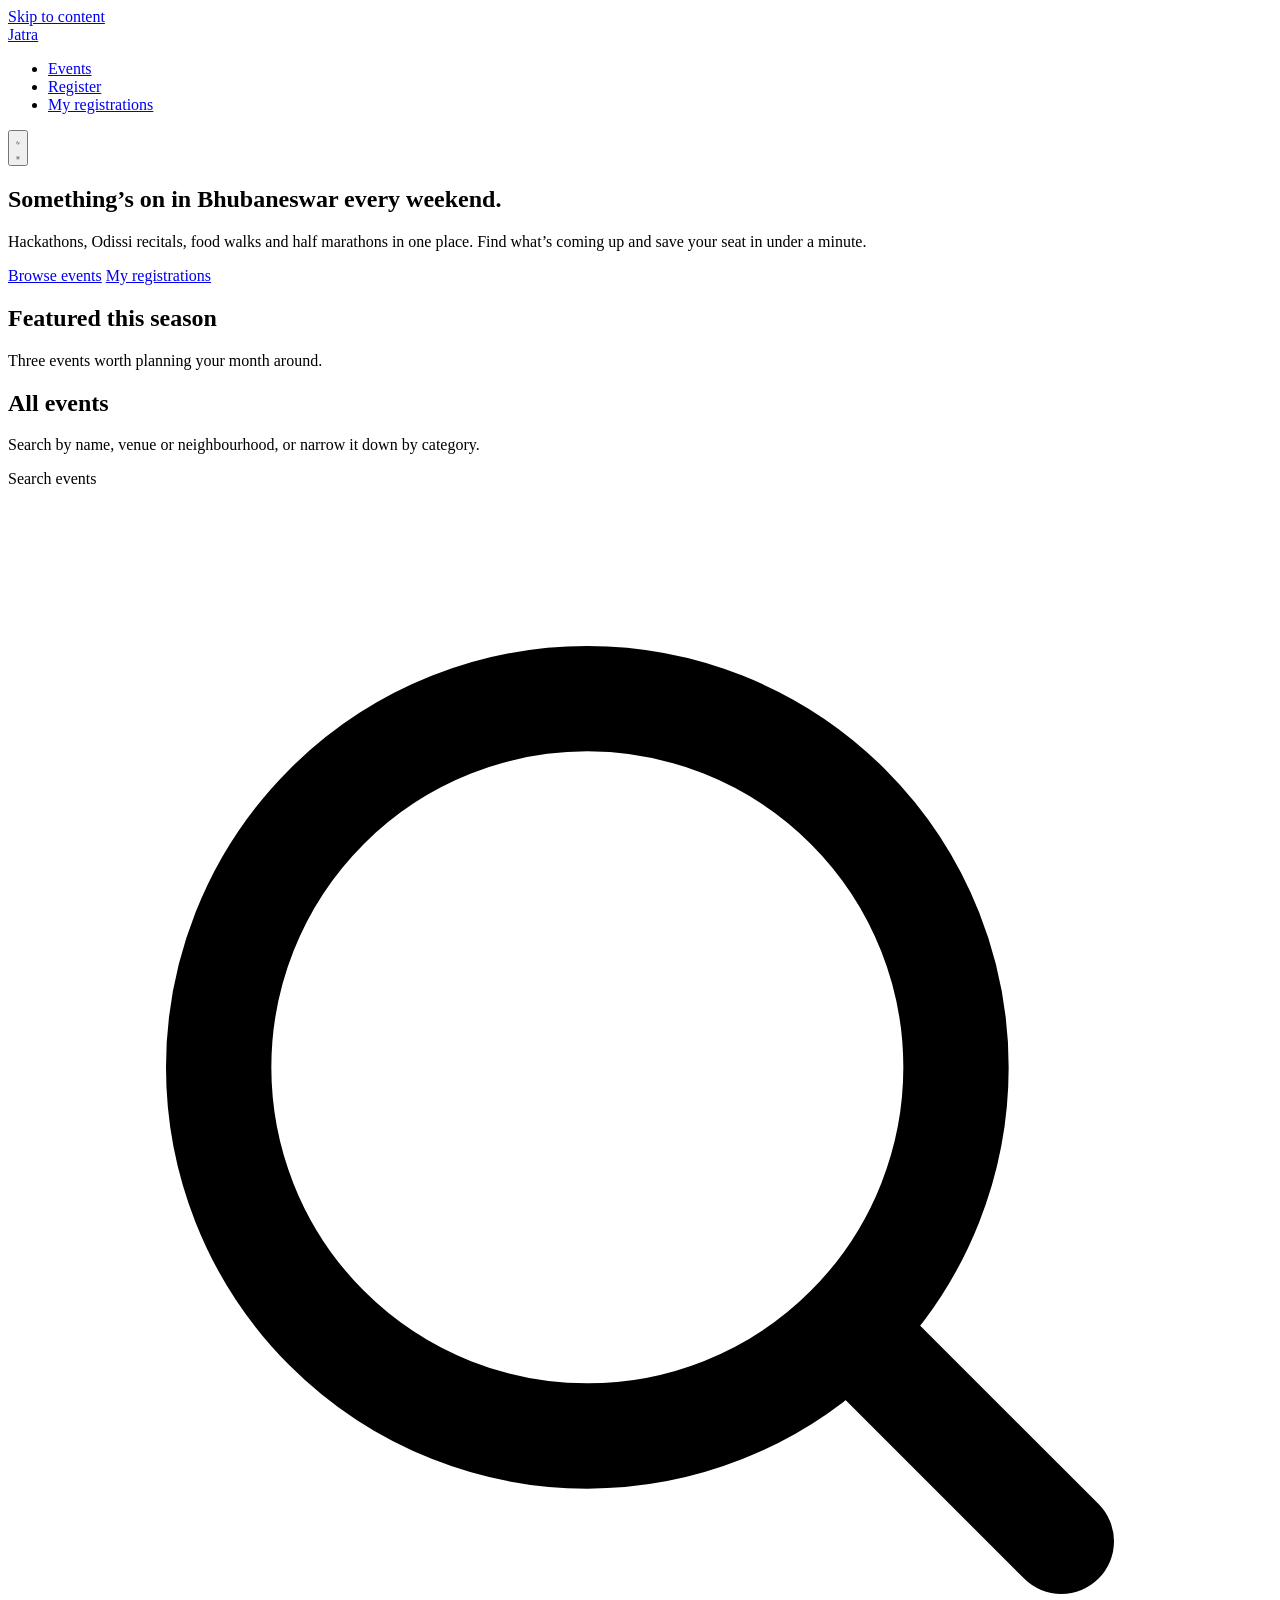
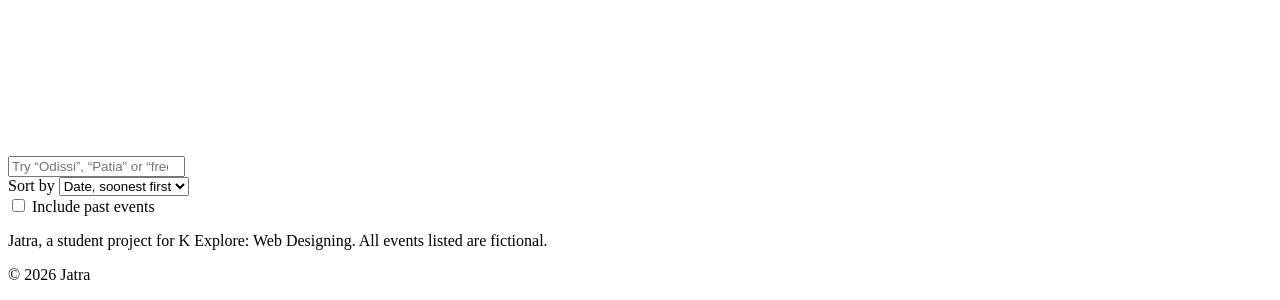
==== index.html @ 7e62477f "Add files via upload" ====
<!doctype html>
<html lang="en">
<head>
  <title>Jatra | Events in Bhubaneswar</title>
  <meta name="description" content="Find and register for upcoming events in Bhubaneswar: tech, music, workshops, sports, culture and food.">
  <meta charset="utf-8">
  <meta name="viewport" content="width=device-width, initial-scale=1">
  <link rel="icon" href="assets/favicon.svg" type="image/svg+xml">
  <link rel="preconnect" href="https://fonts.googleapis.com">
  <link rel="preconnect" href="https://fonts.gstatic.com" crossorigin>
  <link rel="stylesheet" href="https://fonts.googleapis.com/css2?family=Atkinson+Hyperlegible:ital,wght@0,400;0,700;1,400&family=Bricolage+Grotesque:opsz,wght@12..96,600..800&display=swap">
  <link rel="stylesheet" href="css/style.css">
  <script>
    /* Apply the saved theme before the page paints, so it never flashes. */
    try {
      var savedTheme = localStorage.getItem("jatra-theme");
      if (savedTheme) document.documentElement.dataset.theme = savedTheme;
    } catch (e) {}
  </script>
</head>
<body>
  <a class="skip-link" href="#main">Skip to content</a>

  <header class="site-header">
    <div class="container site-header__inner">
      <a class="brand" href="index.html" aria-label="Jatra, home">
        <span class="brand__mark" aria-hidden="true"></span>Jatra
      </a>
      <nav aria-label="Main">
        <ul class="nav">
          <li><a href="index.html#events">Events</a></li>
          <li><a href="register.html">Register</a></li>
          <li><a href="register.html#my-registrations">My registrations</a></li>
        </ul>
      </nav>
      <button class="theme-toggle" type="button" aria-label="Switch to dark mode">
        <svg class="icon-moon" viewBox="0 0 24 24" fill="none" stroke="currentColor" stroke-width="2" stroke-linecap="round" stroke-linejoin="round" aria-hidden="true"><path d="M21 12.8A9 9 0 1 1 11.2 3a7 7 0 0 0 9.8 9.8z"/></svg>
        <svg class="icon-sun" viewBox="0 0 24 24" fill="none" stroke="currentColor" stroke-width="2" stroke-linecap="round" aria-hidden="true"><circle cx="12" cy="12" r="4.5"/><path d="M12 2v2M12 20v2M4.9 4.9l1.4 1.4M17.7 17.7l1.4 1.4M2 12h2M20 12h2M4.9 19.1l1.4-1.4M17.7 6.3l1.4-1.4"/></svg>
      </button>
    </div>
  </header>

  <main id="main">
    <section class="hero" aria-labelledby="hero-title">
      <div class="container hero__grid">
        <div>
          <h1 class="hero__title" id="hero-title">Something&rsquo;s on in Bhubaneswar every weekend.</h1>
          <p class="hero__lede">Hackathons, Odissi recitals, food walks and half marathons in one place. Find what&rsquo;s coming up and save your seat in under a minute.</p>
          <div class="hero__actions">
            <a class="btn btn--primary" href="#events">Browse events</a>
            <a class="btn btn--ghost" href="register.html#my-registrations">My registrations</a>
          </div>
        </div>
        <div id="next-up" aria-live="off"></div>
      </div>
      <div class="ikat-band" data-ikat-band="jatra-hero" aria-hidden="true"></div>
    </section>

    <section class="section" aria-labelledby="featured-title">
      <div class="container">
        <div class="section__head">
          <h2 class="section__title" id="featured-title">Featured this season</h2>
          <p class="section__intro">Three events worth planning your month around.</p>
        </div>
        <ul class="event-grid" id="featured-grid"></ul>
      </div>
    </section>

    <section class="section" id="events" aria-labelledby="events-title">
      <div class="container">
        <div class="section__head">
          <h2 class="section__title" id="events-title">All events</h2>
          <p class="section__intro">Search by name, venue or neighbourhood, or narrow it down by category.</p>
        </div>

        <form class="toolbar" role="search" id="event-filters" onsubmit="return false;">
          <div class="search">
            <label class="visually-hidden" for="event-search">Search events</label>
            <svg viewBox="0 0 24 24" fill="none" stroke="currentColor" stroke-width="2" stroke-linecap="round" aria-hidden="true"><circle cx="11" cy="11" r="7"/><path d="m20 20-3.5-3.5"/></svg>
            <input class="input" type="search" id="event-search" name="q" placeholder="Try &ldquo;Odissi&rdquo;, &ldquo;Patia&rdquo; or &ldquo;free&rdquo;" autocomplete="off">
          </div>
          <div class="sort">
            <label for="event-sort">Sort by</label>
            <select class="input" id="event-sort" name="sort">
              <option value="soonest">Date, soonest first</option>
              <option value="price">Price, lowest first</option>
              <option value="name">Name, A to Z</option>
            </select>
          </div>
          <label class="check">
            <input type="checkbox" id="show-past" name="past">
            Include past events
          </label>
        </form>

        <ul class="chips" id="category-chips" aria-label="Filter by category"></ul>

        <p class="results-count" id="results-count" aria-live="polite"></p>
        <ul class="event-grid" id="event-grid"></ul>
        <div class="empty" id="empty-state" hidden>
          <p id="empty-message">No events match your search.</p>
          <button class="btn btn--ghost" type="button" id="clear-filters">Clear search and filters</button>
        </div>
      </div>
    </section>
  </main>

  <footer class="site-footer">
    <div class="container site-footer__inner">
      <p>Jatra, a student project for K Explore: Web Designing. All events listed are fictional.</p>
      <p>&copy; <span data-year>2026</span> Jatra</p>
    </div>
  </footer>

  <script src="js/data.js"></script>
  <script src="js/common.js"></script>
  <script src="js/home.js"></script>
</body>
</html>
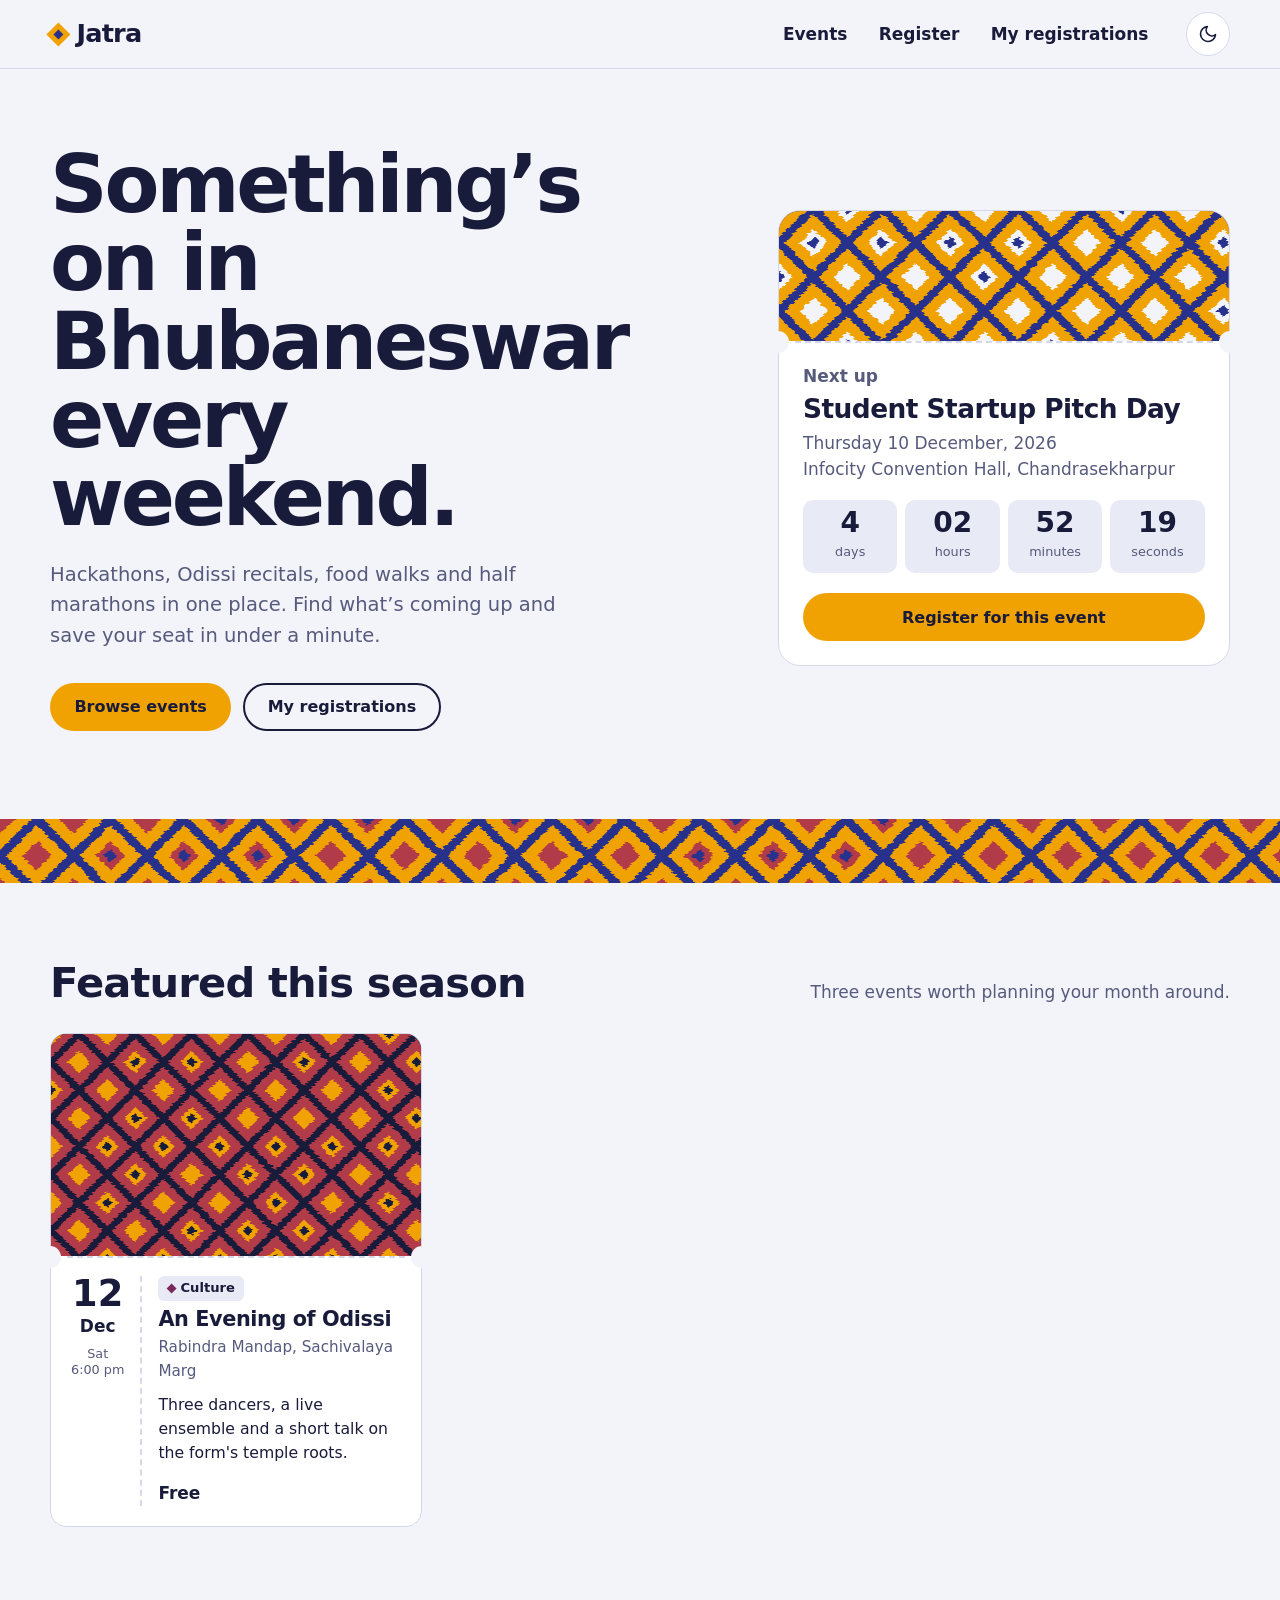
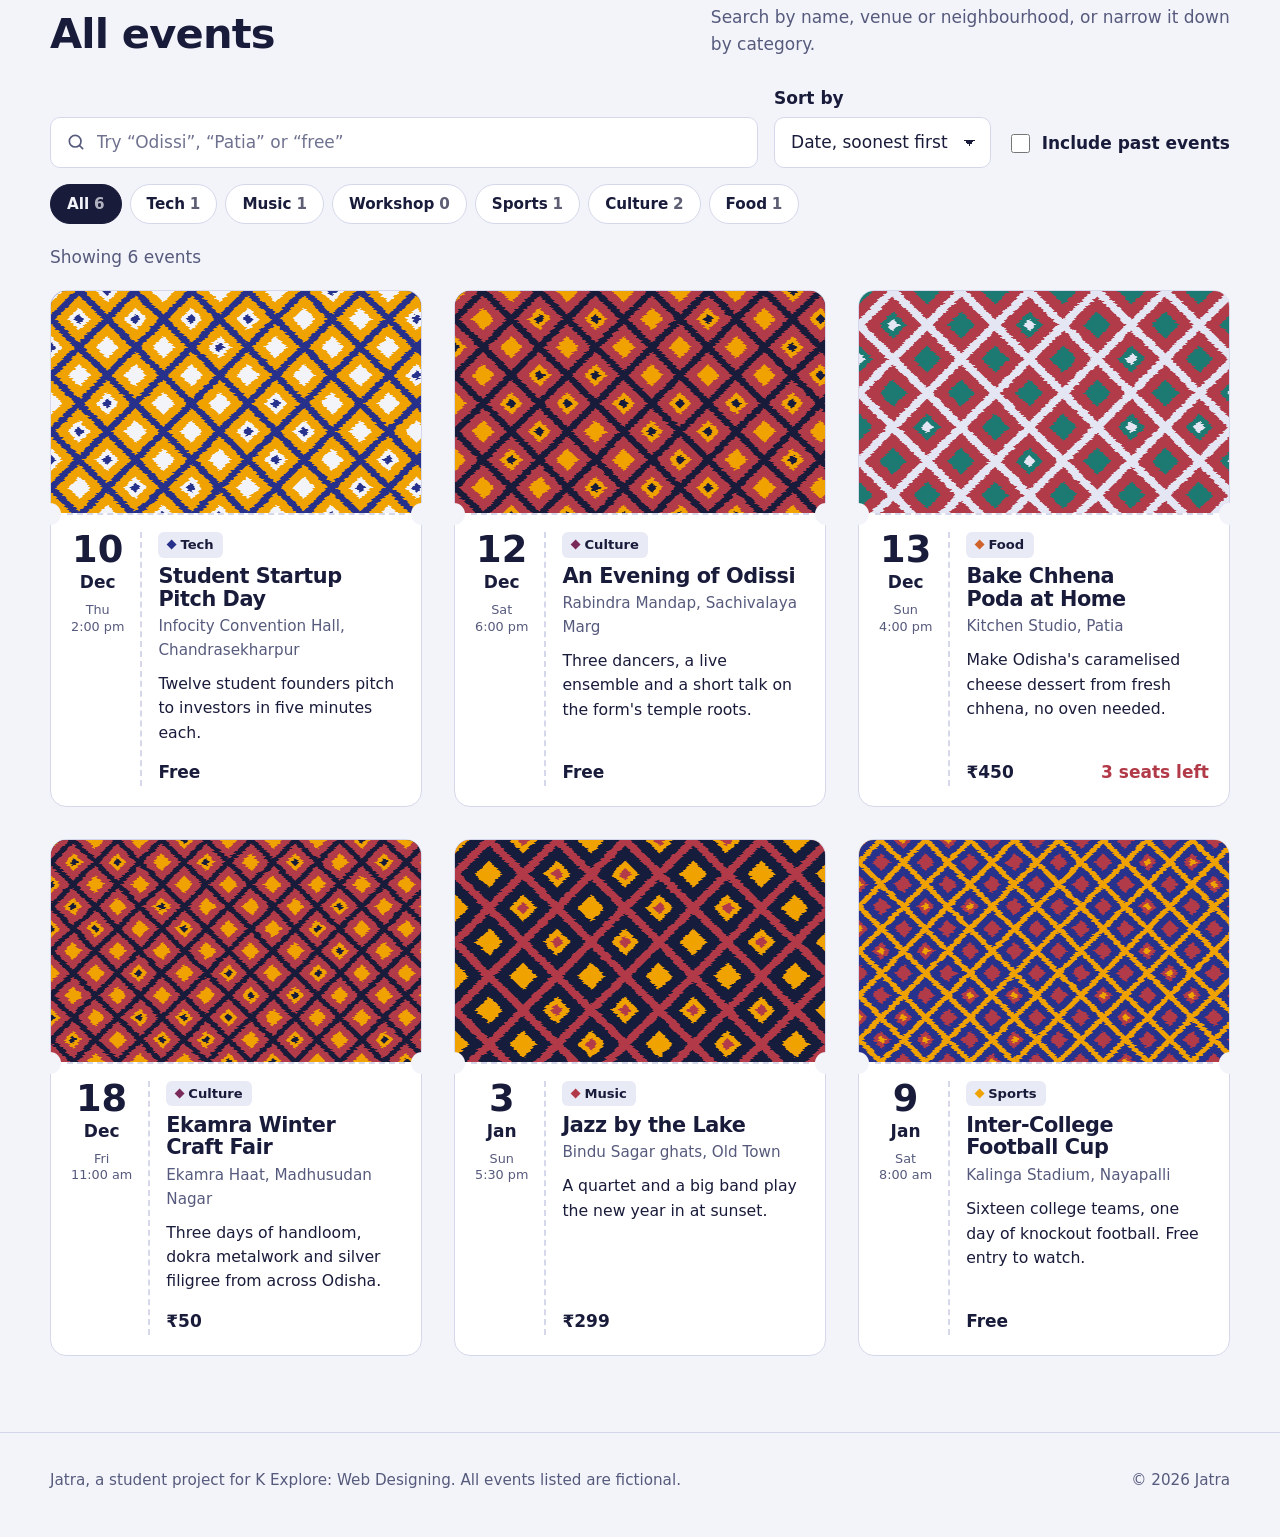
==== commit a230834d: "Add files via upload" ====
--- a/index.html
+++ b/index.html
@@ -5,11 +5,11 @@
   <meta name="description" content="Find and register for upcoming events in Bhubaneswar: tech, music, workshops, sports, culture and food.">
   <meta charset="utf-8">
   <meta name="viewport" content="width=device-width, initial-scale=1">
-  <link rel="icon" href="assets/favicon.svg" type="image/svg+xml">
+  <link rel="icon" href="favicon.svg" type="image/svg+xml">
   <link rel="preconnect" href="https://fonts.googleapis.com">
   <link rel="preconnect" href="https://fonts.gstatic.com" crossorigin>
   <link rel="stylesheet" href="https://fonts.googleapis.com/css2?family=Atkinson+Hyperlegible:ital,wght@0,400;0,700;1,400&family=Bricolage+Grotesque:opsz,wght@12..96,600..800&display=swap">
-  <link rel="stylesheet" href="css/style.css">
+  <link rel="stylesheet" href="style.css">
   <script>
     /* Apply the saved theme before the page paints, so it never flashes. */
     try {
@@ -112,8 +112,8 @@
     </div>
   </footer>
 
-  <script src="js/data.js"></script>
-  <script src="js/common.js"></script>
-  <script src="js/home.js"></script>
+  <script src="data.js"></script>
+  <script src="common.js"></script>
+  <script src="home.js"></script>
 </body>
 </html>
--- a/style.css
+++ b/style.css
@@ -0,0 +1,1394 @@
+/* =========================================================
+   Jatra: events in Bhubaneswar
+   Palette taken from Odisha ikat weaves: indigo, marigold,
+   madder red and a dyed teal, on a cool paper white.
+   ========================================================= */
+
+/* ---------- Design tokens ---------- */
+:root {
+  --indigo: #27318c;
+  --marigold: #f0a202;
+  --marigold-strong: #d38e00;
+  --madder: #b23a48;
+  --teal: #1f7a72;
+
+  --bg: #f3f4fa;
+  --surface: #ffffff;
+  --surface-2: #e8eaf5;
+  --ink: #191b3a;
+  --muted: #565a7c;
+  --line: #d5d8ea;
+  --link: #27318c;
+  --error: #b0263a;
+  --success: #1f7a72;
+  --warn-text: #b23a48;
+
+  --font-display: "Bricolage Grotesque", "Segoe UI", system-ui, sans-serif;
+  --font-body: "Atkinson Hyperlegible", system-ui, -apple-system, "Segoe UI", Roboto, sans-serif;
+
+  --r-ticket: 16px;
+  --r-input: 10px;
+  --header-h: 4.25rem;
+
+  color-scheme: light;
+}
+
+:root[data-theme="dark"] {
+  --bg: #11132b;
+  --surface: #1b1e3f;
+  --surface-2: #262a52;
+  --ink: #eeeff8;
+  --muted: #a9accb;
+  --line: #353a63;
+  --link: #aeb6ff;
+  --error: #ff8a94;
+  --success: #6fd3c5;
+  --warn-text: #ff9aa5;
+  color-scheme: dark;
+}
+
+@media (prefers-color-scheme: dark) {
+  :root:not([data-theme="light"]) {
+    --bg: #11132b;
+    --surface: #1b1e3f;
+    --surface-2: #262a52;
+    --ink: #eeeff8;
+    --muted: #a9accb;
+    --line: #353a63;
+    --link: #aeb6ff;
+    --error: #ff8a94;
+    --success: #6fd3c5;
+    --warn-text: #ff9aa5;
+    color-scheme: dark;
+  }
+}
+
+/* ---------- Base ---------- */
+*,
+*::before,
+*::after {
+  box-sizing: border-box;
+}
+
+html {
+  -webkit-text-size-adjust: 100%;
+  scroll-behavior: smooth;
+  scroll-padding-top: calc(var(--header-h) + 1rem);
+}
+
+body {
+  margin: 0;
+  background: var(--bg);
+  color: var(--ink);
+  font-family: var(--font-body);
+  font-size: 1.0625rem;
+  line-height: 1.55;
+  transition: background-color 0.25s ease, color 0.25s ease;
+}
+
+h1,
+h2,
+h3 {
+  margin: 0;
+  font-family: var(--font-display);
+  line-height: 1.1;
+  letter-spacing: -0.02em;
+  text-wrap: balance;
+}
+
+p {
+  margin: 0;
+}
+
+a {
+  color: var(--link);
+  text-underline-offset: 0.18em;
+}
+
+img,
+svg {
+  max-width: 100%;
+}
+
+:focus-visible {
+  outline: 3px solid var(--marigold);
+  outline-offset: 3px;
+  border-radius: 4px;
+}
+
+.container {
+  width: min(1180px, 100% - 2.5rem);
+  margin-inline: auto;
+}
+
+.visually-hidden {
+  position: absolute !important;
+  width: 1px;
+  height: 1px;
+  padding: 0;
+  margin: -1px;
+  overflow: hidden;
+  clip: rect(0 0 0 0);
+  white-space: nowrap;
+  border: 0;
+}
+
+.skip-link {
+  position: absolute;
+  left: 1rem;
+  top: -4rem;
+  z-index: 100;
+  padding: 0.75rem 1rem;
+  background: var(--ink);
+  color: var(--bg);
+  border-radius: 8px;
+  font-weight: 700;
+}
+
+.skip-link:focus {
+  top: 1rem;
+}
+
+.muted {
+  color: var(--muted);
+}
+
+/* ---------- Header ---------- */
+.site-header {
+  position: sticky;
+  top: 0;
+  z-index: 50;
+  background: color-mix(in srgb, var(--bg) 88%, transparent);
+  backdrop-filter: blur(10px);
+  -webkit-backdrop-filter: blur(10px);
+  border-bottom: 1px solid var(--line);
+}
+
+.site-header__inner {
+  display: flex;
+  align-items: center;
+  gap: 1.5rem;
+  min-height: var(--header-h);
+}
+
+.brand {
+  display: inline-flex;
+  align-items: center;
+  gap: 0.6rem;
+  font: 800 1.6rem/1 var(--font-display);
+  letter-spacing: -0.03em;
+  color: var(--ink);
+  text-decoration: none;
+}
+
+/* A small ikat diamond as the logo mark */
+.brand__mark {
+  position: relative;
+  width: 1.05rem;
+  height: 1.05rem;
+  background: var(--marigold);
+  transform: rotate(45deg);
+}
+
+.brand__mark::after {
+  content: "";
+  position: absolute;
+  inset: 28%;
+  background: var(--indigo);
+}
+
+.site-header nav {
+  margin-left: auto;
+}
+
+.nav {
+  display: flex;
+  gap: 0.25rem;
+  margin: 0;
+  padding: 0;
+  list-style: none;
+}
+
+.nav a {
+  display: inline-block;
+  padding: 0.55rem 0.85rem;
+  border-radius: 999px;
+  color: var(--ink);
+  font-weight: 700;
+  text-decoration: none;
+}
+
+.nav a:hover {
+  background: var(--surface-2);
+}
+
+.nav a[aria-current="page"] {
+  background: var(--ink);
+  color: var(--bg);
+}
+
+.theme-toggle {
+  display: grid;
+  place-items: center;
+  width: 44px;
+  height: 44px;
+  border: 1.5px solid var(--line);
+  border-radius: 50%;
+  background: var(--surface);
+  color: var(--ink);
+  cursor: pointer;
+  transition: border-color 0.2s;
+}
+
+.theme-toggle:hover {
+  border-color: var(--ink);
+}
+
+.theme-toggle svg {
+  width: 20px;
+  height: 20px;
+}
+
+.icon-sun {
+  display: none;
+}
+
+:root[data-theme="dark"] .icon-sun {
+  display: block;
+}
+
+:root[data-theme="dark"] .icon-moon {
+  display: none;
+}
+
+@media (prefers-color-scheme: dark) {
+  :root:not([data-theme="light"]) .icon-sun {
+    display: block;
+  }
+  :root:not([data-theme="light"]) .icon-moon {
+    display: none;
+  }
+}
+
+/* ---------- Buttons ---------- */
+.btn {
+  display: inline-flex;
+  align-items: center;
+  justify-content: center;
+  gap: 0.5rem;
+  min-height: 48px;
+  padding: 0.75rem 1.4rem;
+  border: 2px solid transparent;
+  border-radius: 999px;
+  font: 700 1rem/1.2 var(--font-body);
+  text-decoration: none;
+  cursor: pointer;
+  transition: background-color 0.2s, color 0.2s, border-color 0.2s, transform 0.1s;
+}
+
+.btn:active {
+  transform: translateY(1px);
+}
+
+.btn--primary {
+  background: var(--marigold);
+  color: #191b3a;
+}
+
+.btn--primary:hover {
+  background: var(--marigold-strong);
+}
+
+.btn--ghost {
+  background: transparent;
+  border-color: var(--ink);
+  color: var(--ink);
+}
+
+.btn--ghost:hover {
+  background: var(--ink);
+  color: var(--bg);
+}
+
+.btn--small {
+  min-height: 38px;
+  padding: 0.4rem 0.9rem;
+  font-size: 0.92rem;
+}
+
+.btn--block {
+  width: 100%;
+}
+
+.btn:disabled {
+  opacity: 0.6;
+  cursor: progress;
+}
+
+.link-button {
+  padding: 0;
+  border: 0;
+  background: none;
+  color: var(--link);
+  font: inherit;
+  font-weight: 700;
+  text-decoration: underline;
+  text-underline-offset: 0.18em;
+  cursor: pointer;
+}
+
+/* ---------- Hero ---------- */
+.hero {
+  padding-top: clamp(2.5rem, 6vw, 5rem);
+}
+
+.hero__grid {
+  display: grid;
+  grid-template-columns: minmax(0, 1.25fr) minmax(0, 0.85fr);
+  gap: clamp(2rem, 5vw, 4.5rem);
+  align-items: center;
+}
+
+.hero__title {
+  max-width: 12ch;
+  font-size: clamp(2.6rem, 6.4vw, 5rem);
+  font-weight: 800;
+  line-height: 0.98;
+  letter-spacing: -0.04em;
+}
+
+.hero__lede {
+  max-width: 42ch;
+  margin: 1.4rem 0 2rem;
+  color: var(--muted);
+  font-size: 1.22rem;
+}
+
+.hero__actions {
+  display: flex;
+  flex-wrap: wrap;
+  gap: 0.75rem;
+}
+
+.ikat-band {
+  height: 64px;
+  margin-top: clamp(3rem, 7vw, 5.5rem);
+  overflow: hidden;
+}
+
+.ikat-band svg {
+  display: block;
+  width: 100%;
+  height: 100%;
+}
+
+/* The "next up" ticket: the one animated moment on the page */
+.next-up {
+  background: var(--surface);
+  border: 1px solid var(--line);
+  border-radius: 22px;
+  animation: ticket-in 0.8s cubic-bezier(0.2, 0.8, 0.2, 1) 0.15s both;
+}
+
+.next-up__art {
+  height: 130px;
+  overflow: hidden;
+  border-radius: 21px 21px 0 0;
+}
+
+.next-up__art svg {
+  display: block;
+  width: 100%;
+  height: 100%;
+}
+
+.next-up__body {
+  padding: 1.25rem 1.5rem 1.5rem;
+}
+
+.next-up__label {
+  color: var(--muted);
+  font-weight: 700;
+}
+
+.next-up__title {
+  margin: 0.3rem 0 0.4rem;
+  font-size: 1.65rem;
+}
+
+.next-up__title a {
+  color: var(--ink);
+  text-decoration: none;
+}
+
+.next-up__title a:hover {
+  text-decoration: underline;
+}
+
+.next-up__when {
+  color: var(--muted);
+}
+
+@keyframes ticket-in {
+  from {
+    opacity: 0;
+    transform: translateY(28px) rotate(2.5deg);
+  }
+  to {
+    opacity: 1;
+    transform: none;
+  }
+}
+
+/* ---------- Sections ---------- */
+.section {
+  padding-block: clamp(3rem, 6vw, 5rem);
+}
+
+.section + .section {
+  padding-top: 0;
+}
+
+.section__head {
+  display: flex;
+  flex-wrap: wrap;
+  align-items: end;
+  justify-content: space-between;
+  gap: 0.75rem 2rem;
+  margin-bottom: 1.75rem;
+}
+
+.section__title {
+  font-size: clamp(1.8rem, 3.6vw, 2.6rem);
+}
+
+.section__intro {
+  max-width: 48ch;
+  color: var(--muted);
+}
+
+/* ---------- Toolbar: search, sort, filters ---------- */
+.toolbar {
+  display: grid;
+  grid-template-columns: minmax(0, 1fr) auto auto;
+  gap: 0.75rem 1rem;
+  align-items: end;
+  margin-bottom: 1rem;
+}
+
+.search {
+  position: relative;
+}
+
+.search svg {
+  position: absolute;
+  left: 1rem;
+  top: 50%;
+  width: 20px;
+  height: 20px;
+  transform: translateY(-50%);
+  color: var(--muted);
+  pointer-events: none;
+}
+
+.search .input {
+  padding-left: 2.85rem;
+}
+
+.input {
+  width: 100%;
+  min-height: 48px;
+  padding: 0.7rem 1rem;
+  border: 1.5px solid var(--line);
+  border-radius: var(--r-input);
+  background: var(--surface);
+  color: var(--ink);
+  font: inherit;
+  transition: border-color 0.2s, box-shadow 0.2s;
+}
+
+.input::placeholder {
+  color: var(--muted);
+  opacity: 0.85;
+}
+
+.input:hover {
+  border-color: var(--muted);
+}
+
+.input:focus {
+  outline: none;
+  border-color: var(--link);
+  box-shadow: 0 0 0 3px color-mix(in srgb, var(--marigold) 55%, transparent);
+}
+
+select.input {
+  appearance: none;
+  padding-right: 2.6rem;
+  background-image: linear-gradient(45deg, transparent 50%, currentColor 50%),
+    linear-gradient(135deg, currentColor 50%, transparent 50%);
+  background-position: calc(100% - 1.25rem) 52%, calc(100% - 0.9rem) 52%;
+  background-size: 6px 6px;
+  background-repeat: no-repeat;
+}
+
+.sort label,
+.field label {
+  display: block;
+  margin-bottom: 0.35rem;
+  font-weight: 700;
+}
+
+.check {
+  display: inline-flex;
+  align-items: center;
+  gap: 0.55rem;
+  min-height: 48px;
+  font-weight: 700;
+  cursor: pointer;
+  white-space: nowrap;
+}
+
+.check input {
+  width: 1.2rem;
+  height: 1.2rem;
+  accent-color: var(--indigo);
+}
+
+.chips {
+  display: flex;
+  flex-wrap: wrap;
+  gap: 0.5rem;
+  margin: 0 0 1.25rem;
+  padding: 0;
+  list-style: none;
+}
+
+.chip {
+  min-height: 40px;
+  padding: 0.4rem 1rem;
+  border: 1.5px solid var(--line);
+  border-radius: 999px;
+  background: var(--surface);
+  color: var(--ink);
+  font: 700 0.95rem var(--font-body);
+  cursor: pointer;
+  transition: background-color 0.2s, color 0.2s, border-color 0.2s;
+}
+
+.chip:hover {
+  border-color: var(--ink);
+}
+
+.chip[aria-pressed="true"] {
+  background: var(--ink);
+  border-color: var(--ink);
+  color: var(--bg);
+}
+
+.chip__count {
+  margin-left: 0.3rem;
+  font-variant-numeric: tabular-nums;
+  opacity: 0.7;
+}
+
+.results-count {
+  margin-bottom: 1.25rem;
+  color: var(--muted);
+}
+
+/* ---------- Event grid ---------- */
+.event-grid {
+  display: grid;
+  grid-template-columns: repeat(auto-fill, minmax(min(100%, 290px), 1fr));
+  gap: clamp(1.25rem, 2.5vw, 2rem);
+  margin: 0;
+  padding: 0;
+  list-style: none;
+}
+
+.event-grid.is-updating > li {
+  animation: card-in 0.35s ease both;
+  animation-delay: calc(var(--i, 0) * 40ms);
+}
+
+@keyframes card-in {
+  from {
+    opacity: 0;
+    transform: translateY(10px);
+  }
+  to {
+    opacity: 1;
+    transform: none;
+  }
+}
+
+.empty {
+  padding: 3rem 1.5rem;
+  border: 2px dashed var(--line);
+  border-radius: var(--r-ticket);
+  text-align: center;
+}
+
+.empty p {
+  margin-bottom: 1rem;
+  font-size: 1.15rem;
+}
+
+/* ---------- Ticket card ---------- */
+.ticket {
+  display: flex;
+  flex-direction: column;
+  height: 100%;
+  background: var(--surface);
+  border: 1px solid var(--line);
+  border-radius: var(--r-ticket);
+  color: inherit;
+  text-decoration: none;
+  transition: border-color 0.2s;
+}
+
+.ticket:hover {
+  border-color: var(--ink);
+}
+
+.ticket:hover .ticket__title {
+  text-decoration: underline;
+  text-underline-offset: 0.15em;
+}
+
+.ticket__art {
+  aspect-ratio: 5 / 3;
+  overflow: hidden;
+  border-radius: calc(var(--r-ticket) - 1px) calc(var(--r-ticket) - 1px) 0 0;
+  background: var(--surface-2);
+}
+
+.ticket__art svg {
+  display: block;
+  width: 100%;
+  height: 100%;
+}
+
+/* Perforated tear line with two punched notches */
+.ticket__tear {
+  position: relative;
+  margin: 0 16px;
+  border-top: 2px dashed var(--line);
+}
+
+.ticket__tear::before,
+.ticket__tear::after {
+  content: "";
+  position: absolute;
+  top: -12px;
+  width: 22px;
+  height: 22px;
+  border-radius: 50%;
+  background: var(--bg);
+}
+
+.ticket__tear::before {
+  left: -28px;
+}
+
+.ticket__tear::after {
+  right: -28px;
+}
+
+.ticket__body {
+  display: grid;
+  grid-template-columns: auto minmax(0, 1fr);
+  gap: 1rem;
+  flex: 1;
+  padding: 1.1rem 1.25rem 1.25rem;
+}
+
+.ticket__date {
+  display: flex;
+  flex-direction: column;
+  align-items: center;
+  min-width: 3.6rem;
+  padding-right: 1rem;
+  border-right: 2px dashed var(--line);
+  text-align: center;
+}
+
+.ticket__day {
+  font: 800 2.3rem/1 var(--font-display);
+  font-variant-numeric: tabular-nums;
+}
+
+.ticket__month {
+  font-weight: 700;
+}
+
+.ticket__time {
+  margin-top: 0.4rem;
+  color: var(--muted);
+  font-size: 0.8rem;
+  line-height: 1.3;
+  white-space: nowrap;
+}
+
+.ticket__info {
+  display: flex;
+  flex-direction: column;
+}
+
+.ticket__tags {
+  display: flex;
+  flex-wrap: wrap;
+  gap: 0.4rem;
+}
+
+.ticket__title {
+  margin: 0.45rem 0 0.3rem;
+  font-size: 1.3rem;
+}
+
+.ticket__venue {
+  color: var(--muted);
+  font-size: 0.95rem;
+}
+
+.ticket__summary {
+  margin-top: 0.6rem;
+  font-size: 0.98rem;
+}
+
+.ticket__foot {
+  display: flex;
+  flex-wrap: wrap;
+  justify-content: space-between;
+  gap: 0.5rem;
+  margin-top: auto;
+  padding-top: 0.9rem;
+  font-weight: 700;
+}
+
+.ticket__seats {
+  color: var(--warn-text);
+}
+
+.ticket.is-past {
+  opacity: 0.65;
+}
+
+.ticket.is-past .ticket__art {
+  filter: grayscale(1);
+}
+
+/* Category tags with a tiny ikat diamond */
+.tag {
+  display: inline-flex;
+  align-items: center;
+  gap: 0.4em;
+  padding: 0.15rem 0.6rem;
+  border-radius: 6px;
+  background: var(--surface-2);
+  color: var(--ink);
+  font-size: 0.82rem;
+  font-weight: 700;
+}
+
+.tag[data-cat]::before {
+  content: "";
+  width: 0.55em;
+  height: 0.55em;
+  background: var(--cat, var(--ink));
+  transform: rotate(45deg);
+}
+
+.tag[data-cat="Tech"] { --cat: #27318c; }
+.tag[data-cat="Music"] { --cat: #b23a48; }
+.tag[data-cat="Workshop"] { --cat: #1f7a72; }
+.tag[data-cat="Sports"] { --cat: #f0a202; }
+.tag[data-cat="Culture"] { --cat: #7a2a5a; }
+.tag[data-cat="Food"] { --cat: #d0622c; }
+
+:root[data-theme="dark"] .tag[data-cat="Tech"] { --cat: #8e98ff; }
+@media (prefers-color-scheme: dark) {
+  :root:not([data-theme="light"]) .tag[data-cat="Tech"] { --cat: #8e98ff; }
+}
+
+.tag--ended {
+  background: transparent;
+  border: 1px solid var(--line);
+  color: var(--muted);
+}
+
+/* ---------- Countdown ---------- */
+.countdown {
+  display: grid;
+  grid-template-columns: repeat(4, 1fr);
+  gap: 0.5rem;
+  margin: 1.1rem 0 1.25rem;
+}
+
+.countdown__unit {
+  padding: 0.6rem 0.25rem;
+  border-radius: 10px;
+  background: var(--surface-2);
+  text-align: center;
+}
+
+.countdown__num {
+  display: block;
+  font: 800 1.75rem/1 var(--font-display);
+  font-variant-numeric: tabular-nums;
+}
+
+.countdown__label {
+  color: var(--muted);
+  font-size: 0.8rem;
+}
+
+.countdown-note {
+  margin: 1.1rem 0 1.25rem;
+  font-weight: 700;
+}
+
+.countdown-note--live {
+  display: inline-flex;
+  align-items: center;
+  gap: 0.5rem;
+  color: var(--success);
+}
+
+.countdown-note--live::before {
+  content: "";
+  width: 0.6rem;
+  height: 0.6rem;
+  border-radius: 50%;
+  background: currentColor;
+}
+
+/* ---------- Event detail page ---------- */
+.breadcrumb {
+  display: flex;
+  flex-wrap: wrap;
+  gap: 0.5rem;
+  padding-top: 1.5rem;
+  color: var(--muted);
+}
+
+.detail-banner {
+  height: clamp(170px, 28vw, 320px);
+  margin-top: 1.25rem;
+  overflow: hidden;
+  border-radius: 24px;
+}
+
+.detail-banner svg {
+  display: block;
+  width: 100%;
+  height: 100%;
+}
+
+.detail-grid {
+  display: grid;
+  grid-template-columns: minmax(0, 1fr) 370px;
+  gap: clamp(2rem, 5vw, 4.5rem);
+  align-items: start;
+  margin: 2.5rem 0 4rem;
+}
+
+.detail-grid + .section {
+  padding-top: 0;
+}
+
+.detail-title {
+  margin: 0.75rem 0 1rem;
+  font-size: clamp(2.2rem, 5vw, 3.6rem);
+  font-weight: 800;
+  letter-spacing: -0.035em;
+}
+
+.detail-lede {
+  max-width: 50ch;
+  font-size: 1.3rem;
+  line-height: 1.45;
+}
+
+.prose {
+  margin-top: 1.75rem;
+}
+
+.prose p {
+  max-width: 66ch;
+}
+
+.prose p + p {
+  margin-top: 1rem;
+}
+
+.detail-subtitle {
+  margin: 2.75rem 0 1.25rem;
+  font-size: 1.6rem;
+}
+
+/* The schedule is a real sequence, so it gets a timeline */
+.schedule {
+  margin: 0;
+  padding: 0;
+  list-style: none;
+  border-left: 2px solid var(--line);
+}
+
+.schedule li {
+  position: relative;
+  display: grid;
+  grid-template-columns: 9rem minmax(0, 1fr);
+  gap: 1rem;
+  padding: 0.7rem 0 0.7rem 1.4rem;
+}
+
+.schedule li::before {
+  content: "";
+  position: absolute;
+  left: -7px;
+  top: 1.05rem;
+  width: 12px;
+  height: 12px;
+  background: var(--marigold);
+  transform: rotate(45deg);
+}
+
+.schedule time,
+.schedule .schedule__time {
+  color: var(--muted);
+  font-weight: 700;
+}
+
+.booking {
+  position: sticky;
+  top: calc(var(--header-h) + 1.5rem);
+  padding: 1.5rem;
+  background: var(--surface);
+  border: 1px solid var(--line);
+  border-radius: 20px;
+}
+
+.facts {
+  display: grid;
+  gap: 0.85rem;
+  margin: 0;
+}
+
+.facts > div {
+  display: grid;
+  grid-template-columns: 5.5rem minmax(0, 1fr);
+  gap: 0.75rem;
+}
+
+.facts dt {
+  color: var(--muted);
+}
+
+.facts dd {
+  margin: 0;
+  font-weight: 700;
+  overflow-wrap: anywhere;
+}
+
+.facts dd .muted {
+  font-weight: 400;
+}
+
+.booking__status {
+  padding: 0.9rem 1rem;
+  border-radius: 10px;
+  background: var(--surface-2);
+  font-weight: 700;
+}
+
+.not-found {
+  padding-block: 5rem;
+  text-align: center;
+}
+
+.not-found h1 {
+  margin-bottom: 1rem;
+  font-size: clamp(2rem, 4vw, 3rem);
+}
+
+.not-found p {
+  margin-bottom: 1.75rem;
+  color: var(--muted);
+}
+
+/* ---------- Register page ---------- */
+.page-head {
+  padding-top: clamp(2rem, 5vw, 3.5rem);
+}
+
+.page-title {
+  font-size: clamp(2.2rem, 5vw, 3.4rem);
+  font-weight: 800;
+  letter-spacing: -0.035em;
+}
+
+.page-intro {
+  max-width: 52ch;
+  margin-top: 0.9rem;
+  color: var(--muted);
+  font-size: 1.15rem;
+}
+
+.register-grid {
+  display: grid;
+  grid-template-columns: minmax(0, 1.1fr) minmax(0, 0.9fr);
+  gap: clamp(2rem, 5vw, 4rem);
+  align-items: start;
+  margin: 2.25rem 0 4.5rem;
+}
+
+.form-card {
+  padding: clamp(1.25rem, 3.5vw, 2.25rem);
+  background: var(--surface);
+  border: 1px solid var(--line);
+  border-radius: 20px;
+}
+
+.field {
+  margin-bottom: 1.35rem;
+}
+
+.field__hint {
+  margin: -0.15rem 0 0.45rem;
+  color: var(--muted);
+  font-size: 0.92rem;
+}
+
+.field__error {
+  display: flex;
+  gap: 0.4rem;
+  margin-top: 0.4rem;
+  color: var(--error);
+  font-size: 0.93rem;
+  font-weight: 700;
+}
+
+.field__error:empty {
+  display: none;
+}
+
+.input[aria-invalid="true"] {
+  border-color: var(--error);
+}
+
+.input.is-valid {
+  border-color: var(--success);
+}
+
+.event-preview {
+  margin-top: 0.6rem;
+  padding: 0.75rem 0.9rem;
+  border-left: 3px solid var(--marigold);
+  background: var(--surface-2);
+  border-radius: 0 8px 8px 0;
+  font-size: 0.95rem;
+}
+
+.event-preview:empty {
+  display: none;
+}
+
+.form-status {
+  margin-bottom: 1.25rem;
+  padding: 0.85rem 1rem;
+  border-radius: 10px;
+  background: color-mix(in srgb, var(--error) 12%, var(--surface));
+  color: var(--error);
+  font-weight: 700;
+}
+
+.form-status--info {
+  background: var(--surface-2);
+  color: var(--ink);
+}
+
+.form-status:empty {
+  display: none;
+}
+
+.privacy-note {
+  margin-top: 1rem;
+  color: var(--muted);
+  font-size: 0.92rem;
+}
+
+/* Confirmation */
+.confirm:focus {
+  outline: none;
+}
+
+.confirm__ticket {
+  overflow: visible;
+  background: var(--surface);
+  border: 1px solid var(--line);
+  border-radius: 20px;
+  animation: stamp-in 0.5s cubic-bezier(0.2, 0.8, 0.2, 1) both;
+}
+
+.confirm__art {
+  height: 110px;
+  overflow: hidden;
+  border-radius: 19px 19px 0 0;
+}
+
+.confirm__art svg {
+  display: block;
+  width: 100%;
+  height: 100%;
+}
+
+.confirm__body {
+  padding: 1.5rem;
+}
+
+.confirm__title {
+  display: flex;
+  align-items: center;
+  gap: 0.6rem;
+  font-size: 1.9rem;
+}
+
+.confirm__check {
+  display: grid;
+  place-items: center;
+  width: 2.2rem;
+  height: 2.2rem;
+  border-radius: 50%;
+  background: var(--success);
+  color: var(--surface);
+  flex-shrink: 0;
+}
+
+.confirm__lede {
+  margin: 0.6rem 0 1.4rem;
+}
+
+.confirm__id {
+  font-variant-numeric: tabular-nums;
+  letter-spacing: 0.04em;
+}
+
+.confirm__actions {
+  display: flex;
+  flex-wrap: wrap;
+  gap: 0.75rem;
+  margin-top: 1.25rem;
+}
+
+@keyframes stamp-in {
+  from {
+    opacity: 0;
+    transform: scale(0.96) translateY(12px);
+  }
+  to {
+    opacity: 1;
+    transform: none;
+  }
+}
+
+/* My registrations */
+.regs__head {
+  display: flex;
+  flex-wrap: wrap;
+  align-items: baseline;
+  justify-content: space-between;
+  gap: 0.5rem 1rem;
+  margin-bottom: 1rem;
+}
+
+.regs__title {
+  font-size: 1.6rem;
+}
+
+.reg-list {
+  margin: 0;
+  padding: 0;
+  list-style: none;
+}
+
+.reg-item {
+  display: grid;
+  grid-template-columns: minmax(0, 1fr) auto;
+  gap: 0.75rem 1rem;
+  align-items: start;
+  padding: 1rem 1.1rem;
+  background: var(--surface);
+  border: 1px solid var(--line);
+  border-left: 4px solid var(--marigold);
+  border-radius: 12px;
+}
+
+.reg-item + .reg-item {
+  margin-top: 0.75rem;
+}
+
+.reg-item__title {
+  font-size: 1.15rem;
+}
+
+.reg-item__title a {
+  color: var(--ink);
+}
+
+.reg-item__meta {
+  margin-top: 0.3rem;
+  color: var(--muted);
+  font-size: 0.93rem;
+}
+
+.reg-item.is-past {
+  border-left-color: var(--line);
+}
+
+.empty-note {
+  padding: 1.5rem;
+  border: 2px dashed var(--line);
+  border-radius: 12px;
+  color: var(--muted);
+}
+
+/* ---------- Footer ---------- */
+.site-footer {
+  padding: 2.25rem 0 2.75rem;
+  border-top: 1px solid var(--line);
+  color: var(--muted);
+  font-size: 0.95rem;
+}
+
+.site-footer__inner {
+  display: flex;
+  flex-wrap: wrap;
+  justify-content: space-between;
+  gap: 1rem 2rem;
+}
+
+/* ---------- Responsive ---------- */
+@media (max-width: 960px) {
+  .hero__grid,
+  .detail-grid,
+  .register-grid {
+    grid-template-columns: minmax(0, 1fr);
+  }
+
+  .hero__title {
+    max-width: 14ch;
+  }
+
+  .next-up {
+    max-width: 520px;
+  }
+
+  .booking {
+    position: static;
+  }
+
+  .toolbar {
+    grid-template-columns: minmax(0, 1fr) auto;
+  }
+
+  .toolbar .search {
+    grid-column: 1 / -1;
+  }
+}
+
+@media (max-width: 600px) {
+  body {
+    font-size: 1rem;
+  }
+
+  .container {
+    width: min(1180px, 100% - 2rem);
+  }
+
+  .site-header__inner {
+    flex-wrap: wrap;
+    gap: 0.5rem 1rem;
+    padding-block: 0.6rem;
+  }
+
+  .theme-toggle {
+    margin-left: auto;
+  }
+
+  .site-header nav {
+    order: 3;
+    width: 100%;
+  }
+
+  .nav {
+    margin: 0 -0.85rem;
+    overflow-x: auto;
+    scrollbar-width: none;
+  }
+
+  .nav a {
+    white-space: nowrap;
+  }
+
+  .hero__lede {
+    font-size: 1.1rem;
+  }
+
+  .hero__actions .btn {
+    flex: 1 1 auto;
+  }
+
+  .toolbar {
+    grid-template-columns: minmax(0, 1fr);
+  }
+
+  .check {
+    min-height: 40px;
+  }
+
+  .chips {
+    flex-wrap: nowrap;
+    overflow-x: auto;
+    margin-inline: -1rem;
+    padding: 0.15rem 1rem 0.5rem;
+    scrollbar-width: none;
+  }
+
+  .chip {
+    flex-shrink: 0;
+  }
+
+  .countdown__num {
+    font-size: 1.4rem;
+  }
+
+  .schedule li {
+    grid-template-columns: minmax(0, 1fr);
+    gap: 0.1rem;
+  }
+
+  .facts > div {
+    grid-template-columns: 4.5rem minmax(0, 1fr);
+  }
+
+  .reg-item {
+    grid-template-columns: minmax(0, 1fr);
+  }
+}
+
+/* ---------- Motion preferences ---------- */
+@media (prefers-reduced-motion: reduce) {
+  html {
+    scroll-behavior: auto;
+  }
+
+  *,
+  *::before,
+  *::after {
+    animation-duration: 0.01ms !important;
+    animation-delay: 0ms !important;
+    transition-duration: 0.01ms !important;
+  }
+}
